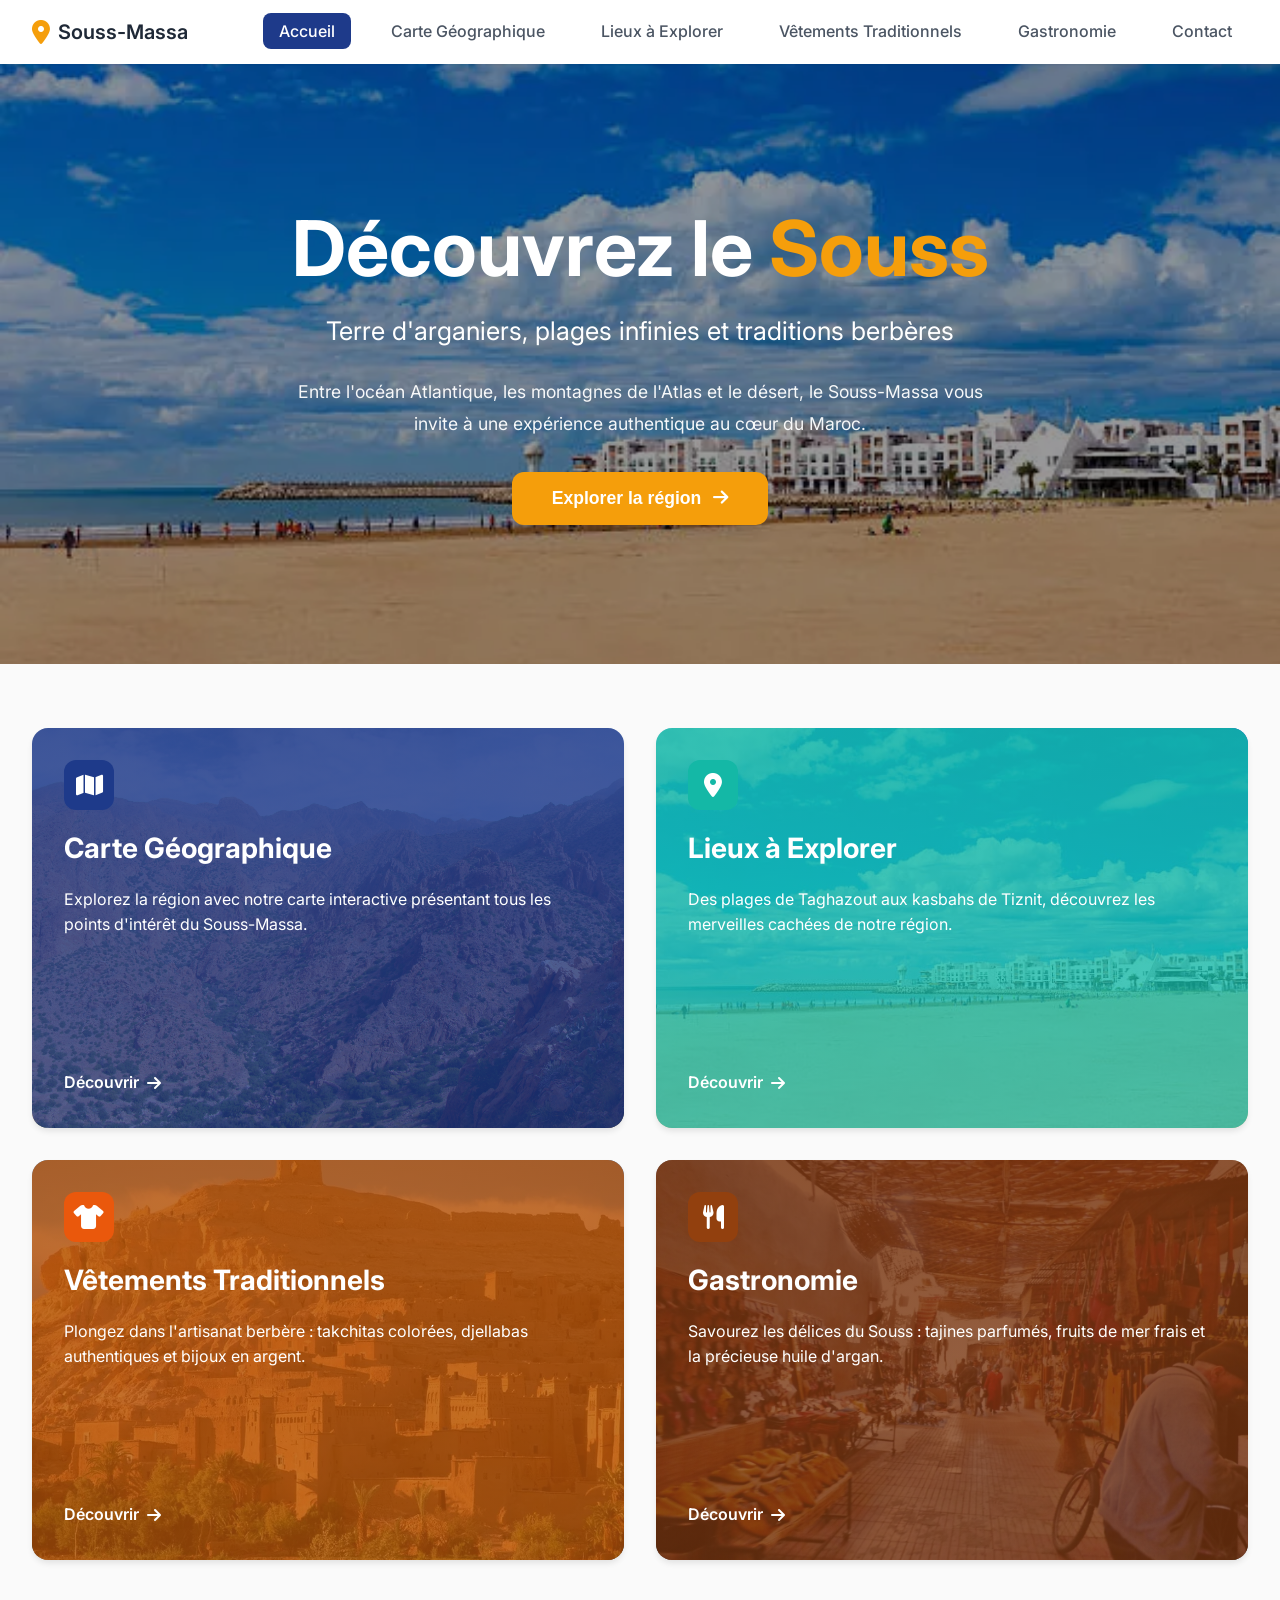
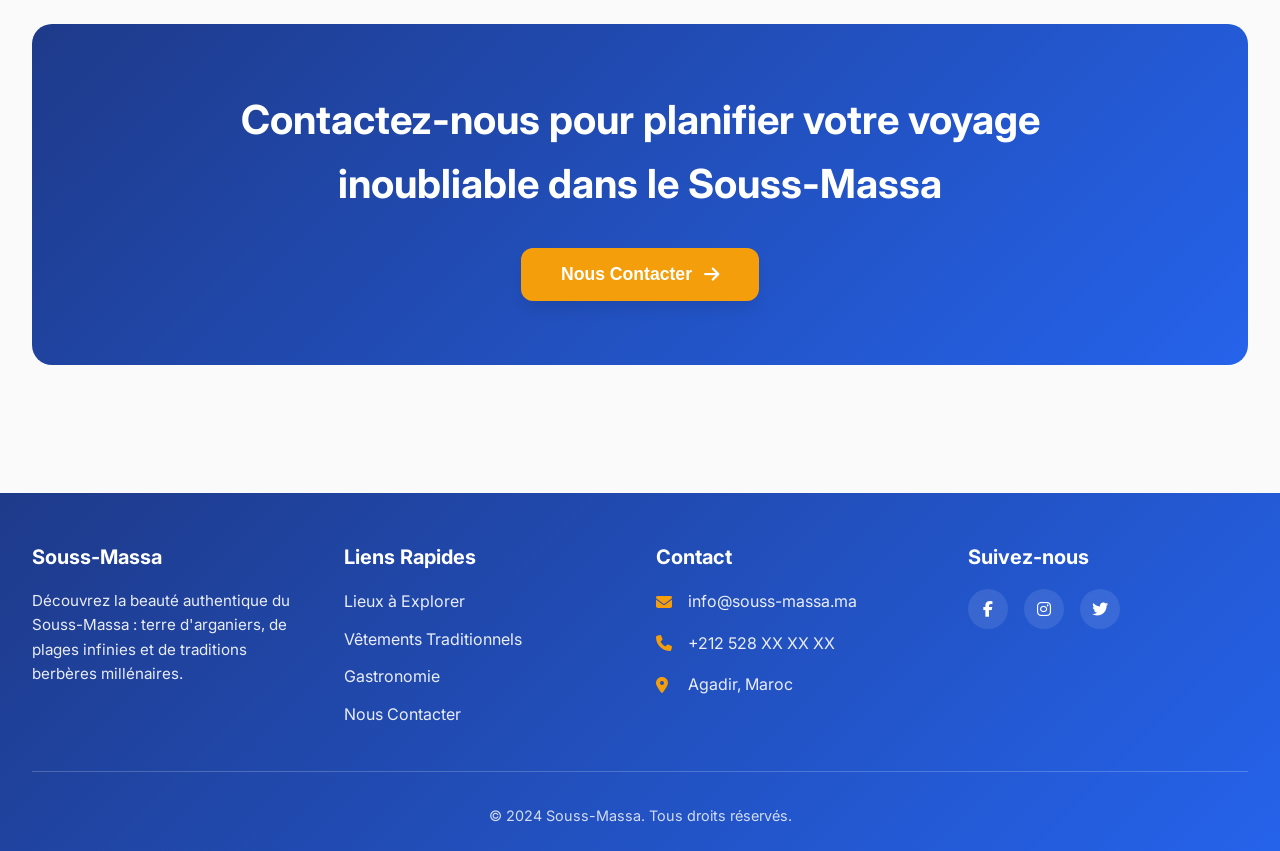
==== html/index.html @ 3f7a0e47 "Ajout des pages gastronomie et index, avec leurs styles et scripts associÃ©s" ====
<!DOCTYPE html>
<html lang="fr">
<head>
    <meta charset="UTF-8">
    <meta name="viewport" content="width=device-width, initial-scale=1.0">
    <title>Souss-Massa - Découvrez le Souss</title>
    <link rel="stylesheet" href="../css/index.css">
    <link rel="preconnect" href="https://fonts.googleapis.com">
    <link rel="preconnect" href="https://fonts.gstatic.com" crossorigin>
    <link href="https://fonts.googleapis.com/css2?family=Inter:wght@300;400;500;600;700&display=swap" rel="stylesheet">
    <link rel="stylesheet" href="https://cdnjs.cloudflare.com/ajax/libs/font-awesome/6.4.0/css/all.min.css">
</head>
<body>
    <!-- Navigation Header -->
    <nav class="main-nav">
        <div class="nav-container">
            <div class="logo">
                <i class="fas fa-map-marker-alt"></i>
                <span>Souss-Massa</span>
            </div>
            <ul class="nav-links">
                <li><a href="index.html" class="active">Accueil</a></li>
                <li><a href="#">Carte Géographique</a></li>
                <li><a href="#">Lieux à Explorer</a></li>
                <li><a href="#">Vêtements Traditionnels</a></li>
                <li><a href="gastronomie.html">Gastronomie</a></li>
                <li><a href="#">Contact</a></li>
            </ul>
        </div>
    </nav>

    <!-- Hero Section -->
    <section class="hero-section">
        <div class="hero-overlay"></div>
        <div class="hero-content">
            <h1 class="hero-title">
                Découvrez le <span class="highlight">Souss</span>
            </h1>
            <p class="hero-tagline">Terre d'arganiers, plages infinies et traditions berbères</p>
            <p class="hero-description">
                Entre l'océan Atlantique, les montagnes de l'Atlas et le désert, le Souss-Massa vous invite à une expérience authentique au cœur du Maroc.
            </p>
            <button class="hero-cta">
                Explorer la région <i class="fas fa-arrow-right"></i>
            </button>
        </div>
    </section>

    <!-- Main Content -->
    <main class="main-content">
        <!-- Navigation Cards Section - Grille 2x2 -->
        <section class="cards-section">
            <div class="cards-container">
                <!-- Carte Géographique Card -->
                <div class="nav-card">
                    <div class="card-image">
                        <img src="../images/Panorama_Djebel_el_Kest.jpg" alt="Carte Géographique">
                        <div class="card-overlay overlay-blue"></div>
                    </div>
                    <div class="card-content">
                        <div class="card-icon">
                            <i class="fas fa-map"></i>
                        </div>
                        <h2 class="card-title">Carte Géographique</h2>
                        <p class="card-description">
                            Explorez la région avec notre carte interactive présentant tous les points d'intérêt du Souss-Massa.
                        </p>
                        <a href="#" class="card-link">
                            Découvrir <i class="fas fa-arrow-right"></i>
                        </a>
                    </div>
                </div>

                <!-- Lieux à Explorer Card -->
                <div class="nav-card">
                    <div class="card-image">
                        <img src="../images/agadir-city-morocco.webp" alt="Lieux à Explorer">
                        <div class="card-overlay overlay-teal"></div>
                    </div>
                    <div class="card-content">
                        <div class="card-icon">
                            <i class="fas fa-map-marker-alt"></i>
                        </div>
                        <h2 class="card-title">Lieux à Explorer</h2>
                        <p class="card-description">
                            Des plages de Taghazout aux kasbahs de Tiznit, découvrez les merveilles cachées de notre région.
                        </p>
                        <a href="#" class="card-link">
                            Découvrir <i class="fas fa-arrow-right"></i>
                        </a>
                    </div>
                </div>

                <!-- Vêtements Traditionnels Card -->
                <div class="nav-card">
                    <div class="card-image">
                        <img src="../images/taourirt-kasbah.webp" alt="Vêtements Traditionnels">
                        <div class="card-overlay overlay-orange"></div>
                    </div>
                    <div class="card-content">
                        <div class="card-icon">
                            <i class="fas fa-tshirt"></i>
                        </div>
                        <h2 class="card-title">Vêtements Traditionnels</h2>
                        <p class="card-description">
                            Plongez dans l'artisanat berbère : takchitas colorées, djellabas authentiques et bijoux en argent.
                        </p>
                        <a href="#" class="card-link">
                            Découvrir <i class="fas fa-arrow-right"></i>
                        </a>
                    </div>
                </div>

                <!-- Gastronomie Card -->
                <div class="nav-card">
                    <div class="card-image">
                        <img src="../images/souk-taroudant-1536x940.jpg" alt="Gastronomie">
                        <div class="card-overlay overlay-brown"></div>
                    </div>
                    <div class="card-content">
                        <div class="card-icon">
                            <i class="fas fa-utensils"></i>
                        </div>
                        <h2 class="card-title">Gastronomie</h2>
                        <p class="card-description">
                            Savourez les délices du Souss : tajines parfumés, fruits de mer frais et la précieuse huile d'argan.
                        </p>
                        <a href="gastronomie.html" class="card-link">
                            Découvrir <i class="fas fa-arrow-right"></i>
                        </a>
                    </div>
                </div>
            </div>
        </section>

        <!-- CTA Section -->
        <section class="cta-section">
            <div class="cta-content">
                <h2 class="cta-title">Contactez-nous pour planifier votre voyage inoubliable dans le Souss-Massa</h2>
                <button class="cta-button">
                    Nous Contacter <i class="fas fa-arrow-right"></i>
                </button>
            </div>
        </section>
    </main>

    <!-- Footer -->
    <footer class="main-footer">
        <div class="footer-container">
            <div class="footer-column">
                <h3 class="footer-title">Souss-Massa</h3>
                <p class="footer-description">
                    Découvrez la beauté authentique du Souss-Massa : terre d'arganiers, de plages infinies et de traditions berbères millénaires.
                </p>
            </div>
            <div class="footer-column">
                <h3 class="footer-title">Liens Rapides</h3>
                <ul class="footer-links">
                    <li><a href="#">Lieux à Explorer</a></li>
                    <li><a href="#">Vêtements Traditionnels</a></li>
                    <li><a href="gastronomie.html">Gastronomie</a></li>
                    <li><a href="#">Nous Contacter</a></li>
                </ul>
            </div>
            <div class="footer-column">
                <h3 class="footer-title">Contact</h3>
                <ul class="footer-contact">
                    <li>
                        <i class="fas fa-envelope"></i>
                        <span>info@souss-massa.ma</span>
                    </li>
                    <li>
                        <i class="fas fa-phone"></i>
                        <span>+212 528 XX XX XX</span>
                    </li>
                    <li>
                        <i class="fas fa-map-marker-alt"></i>
                        <span>Agadir, Maroc</span>
                    </li>
                </ul>
            </div>
            <div class="footer-column">
                <h3 class="footer-title">Suivez-nous</h3>
                <div class="social-icons">
                    <a href="#" class="social-icon"><i class="fab fa-facebook-f"></i></a>
                    <a href="#" class="social-icon"><i class="fab fa-instagram"></i></a>
                    <a href="#" class="social-icon"><i class="fab fa-twitter"></i></a>
                </div>
            </div>
        </div>
        <div class="footer-bottom">
            <p>&copy; 2024 Souss-Massa. Tous droits réservés.</p>
        </div>
    </footer>

    <!-- Scroll to Top Button -->
    <button class="scroll-top" id="scrollTop">
        <i class="fas fa-arrow-up"></i>
    </button>

    <script src="../js/index.js"></script>
</body>
</html>
---- css/index.css ----
/* ============================================
   PAGE D'ACCUEIL - STYLE CLAIR ET ÉPURÉ
   ============================================ */

* {
    margin: 0;
    padding: 0;
    box-sizing: border-box;
}

:root {
    /* Couleurs principales */
    --primary-blue: #1e3a8a;
    --primary-blue-light: #2563eb;
    --gold: #f59e0b;
    --gold-dark: #d97706;
    --teal: #14b8a6;
    
    /* Couleurs neutres */
    --bg-light: #fafafa;
    --bg-white: #ffffff;
    --text-dark: #1f2937;
    --text-gray: #4b5563;
    --text-light-gray: #6b7280;
    
    /* Ombres */
    --shadow-sm: 0 1px 2px 0 rgba(0, 0, 0, 0.05);
    --shadow-md: 0 4px 6px -1px rgba(0, 0, 0, 0.1);
    --shadow-lg: 0 10px 15px -3px rgba(0, 0, 0, 0.1);
    
    /* Bordures */
    --radius-sm: 8px;
    --radius-md: 12px;
    --radius-lg: 16px;
    --radius-xl: 20px;
}

body {
    font-family: 'Inter', sans-serif;
    background-color: var(--bg-light);
    color: var(--text-dark);
    line-height: 1.6;
    overflow-x: hidden;
}

/* ============================================
   NAVIGATION
   ============================================ */

.main-nav {
    background-color: var(--bg-white);
    padding: 1rem 2rem;
    box-shadow: var(--shadow-sm);
    position: sticky;
    top: 0;
    z-index: 1000;
}

.nav-container {
    max-width: 1400px;
    margin: 0 auto;
    display: flex;
    justify-content: space-between;
    align-items: center;
    gap: 4rem;
}

.logo {
    display: flex;
    align-items: center;
    gap: 0.5rem;
    font-size: 1.25rem;
    font-weight: 600;
    color: var(--text-dark);
}

.logo i {
    color: var(--gold);
    font-size: 1.5rem;
}

.nav-links {
    display: flex;
    list-style: none;
    gap: 1.5rem;
    align-items: center;
}

.nav-links a {
    text-decoration: none;
    color: var(--text-gray);
    font-weight: 500;
    padding: 0.5rem 1rem;
    border-radius: var(--radius-sm);
    transition: all 0.3s ease;
}

.nav-links a:hover {
    color: var(--primary-blue);
    background-color: #f3f4f6;
}

.nav-links a.active {
    background-color: var(--primary-blue);
    color: white;
}

/* ============================================
   HERO SECTION
   ============================================ */

.hero-section {
    position: relative;
    height: 600px;
    background-image: url('../images/agadir-city-morocco.webp');
    background-size: cover;
    background-position: center;
    display: flex;
    align-items: center;
    justify-content: center;
    text-align: center;
}

.hero-overlay {
    position: absolute;
    top: 0;
    left: 0;
    right: 0;
    bottom: 0;
    background: rgba(0, 0, 0, 0.4);
}

.hero-content {
    position: relative;
    z-index: 1;
    color: white;
    max-width: 900px;
    padding: 2rem;
}

.hero-title {
    font-size: clamp(3rem, 6vw, 5rem);
    font-weight: 700;
    margin-bottom: 1rem;
    color: white;
    line-height: 1.2;
}

.hero-title .highlight {
    color: var(--gold);
}

.hero-tagline {
    font-size: clamp(1.25rem, 2vw, 1.75rem);
    font-weight: 400;
    margin-bottom: 1.5rem;
    color: white;
}

.hero-description {
    font-size: 1.1rem;
    line-height: 1.8;
    margin-bottom: 2rem;
    color: rgba(255, 255, 255, 0.95);
    max-width: 700px;
    margin-left: auto;
    margin-right: auto;
}

.hero-cta {
    background-color: var(--gold);
    color: white;
    border: none;
    padding: 1rem 2.5rem;
    border-radius: var(--radius-md);
    font-size: 1.1rem;
    font-weight: 600;
    cursor: pointer;
    display: inline-flex;
    align-items: center;
    gap: 0.75rem;
    transition: all 0.3s ease;
    box-shadow: var(--shadow-lg);
}

.hero-cta:hover {
    background-color: var(--gold-dark);
    transform: translateY(-2px);
    box-shadow: 0 12px 20px -5px rgba(245, 158, 11, 0.4);
}

.hero-cta i {
    transition: transform 0.3s ease;
}

.hero-cta:hover i {
    transform: translateX(5px);
}

/* ============================================
   MAIN CONTENT
   ============================================ */

.main-content {
    max-width: 1400px;
    margin: 0 auto;
    padding: 4rem 2rem;
}

/* ============================================
   NAVIGATION CARDS
   ============================================ */

.cards-section {
    margin-bottom: 3rem;
}

.cards-container {
    display: grid;
    grid-template-columns: repeat(2, 1fr);
    gap: 2rem;
}

.nav-card {
    position: relative;
    border-radius: var(--radius-lg);
    overflow: hidden;
    box-shadow: var(--shadow-md);
    transition: transform 0.3s ease, box-shadow 0.3s ease;
    cursor: pointer;
    min-height: 400px;
}

.nav-card:hover {
    transform: translateY(-5px);
    box-shadow: var(--shadow-lg);
}

.card-image {
    position: absolute;
    top: 0;
    left: 0;
    width: 100%;
    height: 100%;
    overflow: hidden;
}

.card-image img {
    width: 100%;
    height: 100%;
    object-fit: cover;
    transition: transform 0.3s ease;
}

.nav-card:hover .card-image img {
    transform: scale(1.1);
}

.card-overlay {
    position: absolute;
    top: 0;
    left: 0;
    right: 0;
    bottom: 0;
    z-index: 1;
}

.overlay-blue {
    background: linear-gradient(180deg, rgba(30, 58, 138, 0.85) 0%, rgba(30, 58, 138, 0.75) 100%);
}

.overlay-teal {
    background: linear-gradient(180deg, rgba(20, 184, 166, 0.85) 0%, rgba(20, 184, 166, 0.75) 100%);
}

.overlay-orange {
    background: linear-gradient(180deg, rgba(180, 83, 9, 0.85) 0%, rgba(180, 83, 9, 0.75) 100%);
}

.overlay-brown {
    background: linear-gradient(180deg, rgba(120, 53, 15, 0.85) 0%, rgba(120, 53, 15, 0.75) 100%);
}

.card-content {
    position: absolute;
    top: 0;
    left: 0;
    right: 0;
    bottom: 0;
    padding: 2rem;
    z-index: 2;
    display: flex;
    flex-direction: column;
    justify-content: center;
}

.card-icon {
    width: 50px;
    height: 50px;
    background-color: var(--primary-blue);
    border-radius: var(--radius-md);
    display: flex;
    align-items: center;
    justify-content: center;
    color: white;
    font-size: 1.5rem;
    margin-bottom: 1rem;
}

.nav-card:nth-child(2) .card-icon {
    background-color: var(--teal);
}

.nav-card:nth-child(3) .card-icon {
    background-color: #ea580c;
}

.nav-card:nth-child(4) .card-icon {
    background-color: #92400e;
}

.card-title {
    font-size: 1.75rem;
    font-weight: 700;
    color: white;
    margin-bottom: 1rem;
}

.card-description {
    color: white;
    font-size: 1rem;
    line-height: 1.6;
    margin-bottom: 1.5rem;
    flex: 1;
}

.card-link {
    color: white;
    text-decoration: none;
    font-weight: 600;
    display: inline-flex;
    align-items: center;
    gap: 0.5rem;
    transition: gap 0.3s ease;
}

.card-link:hover {
    gap: 1rem;
}

.card-link i {
    transition: transform 0.3s ease;
}

.card-link:hover i {
    transform: translateX(5px);
}

/* ============================================
   CTA SECTION
   ============================================ */

.cta-section {
    background: linear-gradient(135deg, var(--primary-blue) 0%, var(--primary-blue-light) 100%);
    border-radius: var(--radius-xl);
    padding: 4rem 2rem;
    text-align: center;
    color: white;
    margin: 4rem 0;
}

.cta-content {
    max-width: 800px;
    margin: 0 auto;
}

.cta-title {
    font-size: 2.5rem;
    font-weight: 700;
    margin-bottom: 2rem;
    color: white;
}

.cta-button {
    background-color: var(--gold);
    color: white;
    border: none;
    padding: 1rem 2.5rem;
    border-radius: var(--radius-md);
    font-size: 1.1rem;
    font-weight: 600;
    cursor: pointer;
    display: inline-flex;
    align-items: center;
    gap: 0.75rem;
    transition: all 0.3s ease;
    box-shadow: var(--shadow-lg);
}

.cta-button:hover {
    background-color: var(--gold-dark);
    transform: translateY(-2px);
    box-shadow: 0 12px 20px -5px rgba(245, 158, 11, 0.4);
}

.cta-button i {
    transition: transform 0.3s ease;
}

.cta-button:hover i {
    transform: translateX(5px);
}

/* ============================================
   FOOTER
   ============================================ */

.main-footer {
    background: linear-gradient(135deg, var(--primary-blue) 0%, var(--primary-blue-light) 100%);
    color: white;
    padding: 3rem 2rem 1.5rem;
}

.footer-container {
    max-width: 1400px;
    margin: 0 auto;
    display: grid;
    grid-template-columns: repeat(auto-fit, minmax(250px, 1fr));
    gap: 2rem;
    margin-bottom: 2rem;
}

.footer-column h3 {
    font-size: 1.25rem;
    font-weight: 700;
    margin-bottom: 1rem;
    color: white;
}

.footer-description {
    color: rgba(255, 255, 255, 0.9);
    line-height: 1.6;
    font-size: 0.95rem;
}

.footer-links {
    list-style: none;
}

.footer-links li {
    margin-bottom: 0.75rem;
}

.footer-links a {
    color: rgba(255, 255, 255, 0.9);
    text-decoration: none;
    transition: color 0.3s ease;
}

.footer-links a:hover {
    color: var(--gold);
}

.footer-contact {
    list-style: none;
}

.footer-contact li {
    margin-bottom: 1rem;
    display: flex;
    align-items: center;
    gap: 0.75rem;
    color: rgba(255, 255, 255, 0.9);
}

.footer-contact i {
    color: var(--gold);
    width: 20px;
}

.social-icons {
    display: flex;
    gap: 1rem;
}

.social-icon {
    width: 40px;
    height: 40px;
    background-color: rgba(255, 255, 255, 0.1);
    border-radius: 50%;
    display: flex;
    align-items: center;
    justify-content: center;
    color: white;
    text-decoration: none;
    transition: all 0.3s ease;
}

.social-icon:hover {
    background-color: var(--gold);
    transform: translateY(-3px);
}

.footer-bottom {
    max-width: 1400px;
    margin: 0 auto;
    padding-top: 2rem;
    border-top: 1px solid rgba(255, 255, 255, 0.2);
    text-align: center;
    color: rgba(255, 255, 255, 0.8);
    font-size: 0.9rem;
}

/* ============================================
   SCROLL TO TOP BUTTON
   ============================================ */

.scroll-top {
    position: fixed;
    bottom: 2rem;
    right: 2rem;
    width: 50px;
    height: 50px;
    background-color: var(--gold);
    color: white;
    border: none;
    border-radius: 50%;
    font-size: 1.25rem;
    cursor: pointer;
    box-shadow: var(--shadow-lg);
    transition: all 0.3s ease;
    z-index: 1000;
    display: none;
    align-items: center;
    justify-content: center;
}

.scroll-top:hover {
    background-color: var(--gold-dark);
    transform: translateY(-3px);
    box-shadow: var(--shadow-lg);
}

.scroll-top.visible {
    display: flex;
}

/* ============================================
   RESPONSIVE DESIGN
   ============================================ */

@media (max-width: 1024px) {
    .cards-container {
        grid-template-columns: repeat(2, 1fr);
    }
}

@media (max-width: 768px) {
    .main-nav {
        padding: 1rem;
    }
    
    .nav-container {
        flex-direction: column;
        gap: 1rem;
    }
    
    .nav-links {
        flex-wrap: wrap;
        justify-content: center;
        gap: 0.5rem;
    }
    
    .nav-links a {
        padding: 0.5rem;
        font-size: 0.9rem;
    }
    
    .hero-section {
        height: 500px;
    }
    
    .hero-title {
        font-size: 2.5rem;
    }
    
    .hero-tagline {
        font-size: 1.25rem;
    }
    
    .hero-description {
        font-size: 1rem;
    }
    
    .main-content {
        padding: 2rem 1rem;
    }
    
    .cards-container {
        grid-template-columns: 1fr;
    }
    
    .nav-card {
        min-height: 350px;
    }
    
    .card-content {
        padding: 1.5rem;
    }
    
    .cta-section {
        padding: 3rem 1.5rem;
    }
    
    .cta-title {
        font-size: 2rem;
    }
    
    .footer-container {
        grid-template-columns: 1fr;
        gap: 2rem;
    }
}

@media (max-width: 480px) {
    .hero-section {
        height: 400px;
    }
    
    .hero-title {
        font-size: 2rem;
    }
    
    .hero-cta {
        padding: 0.875rem 2rem;
        font-size: 1rem;
    }
    
    .card-title {
        font-size: 1.5rem;
    }
    
    .cta-title {
        font-size: 1.75rem;
    }
}
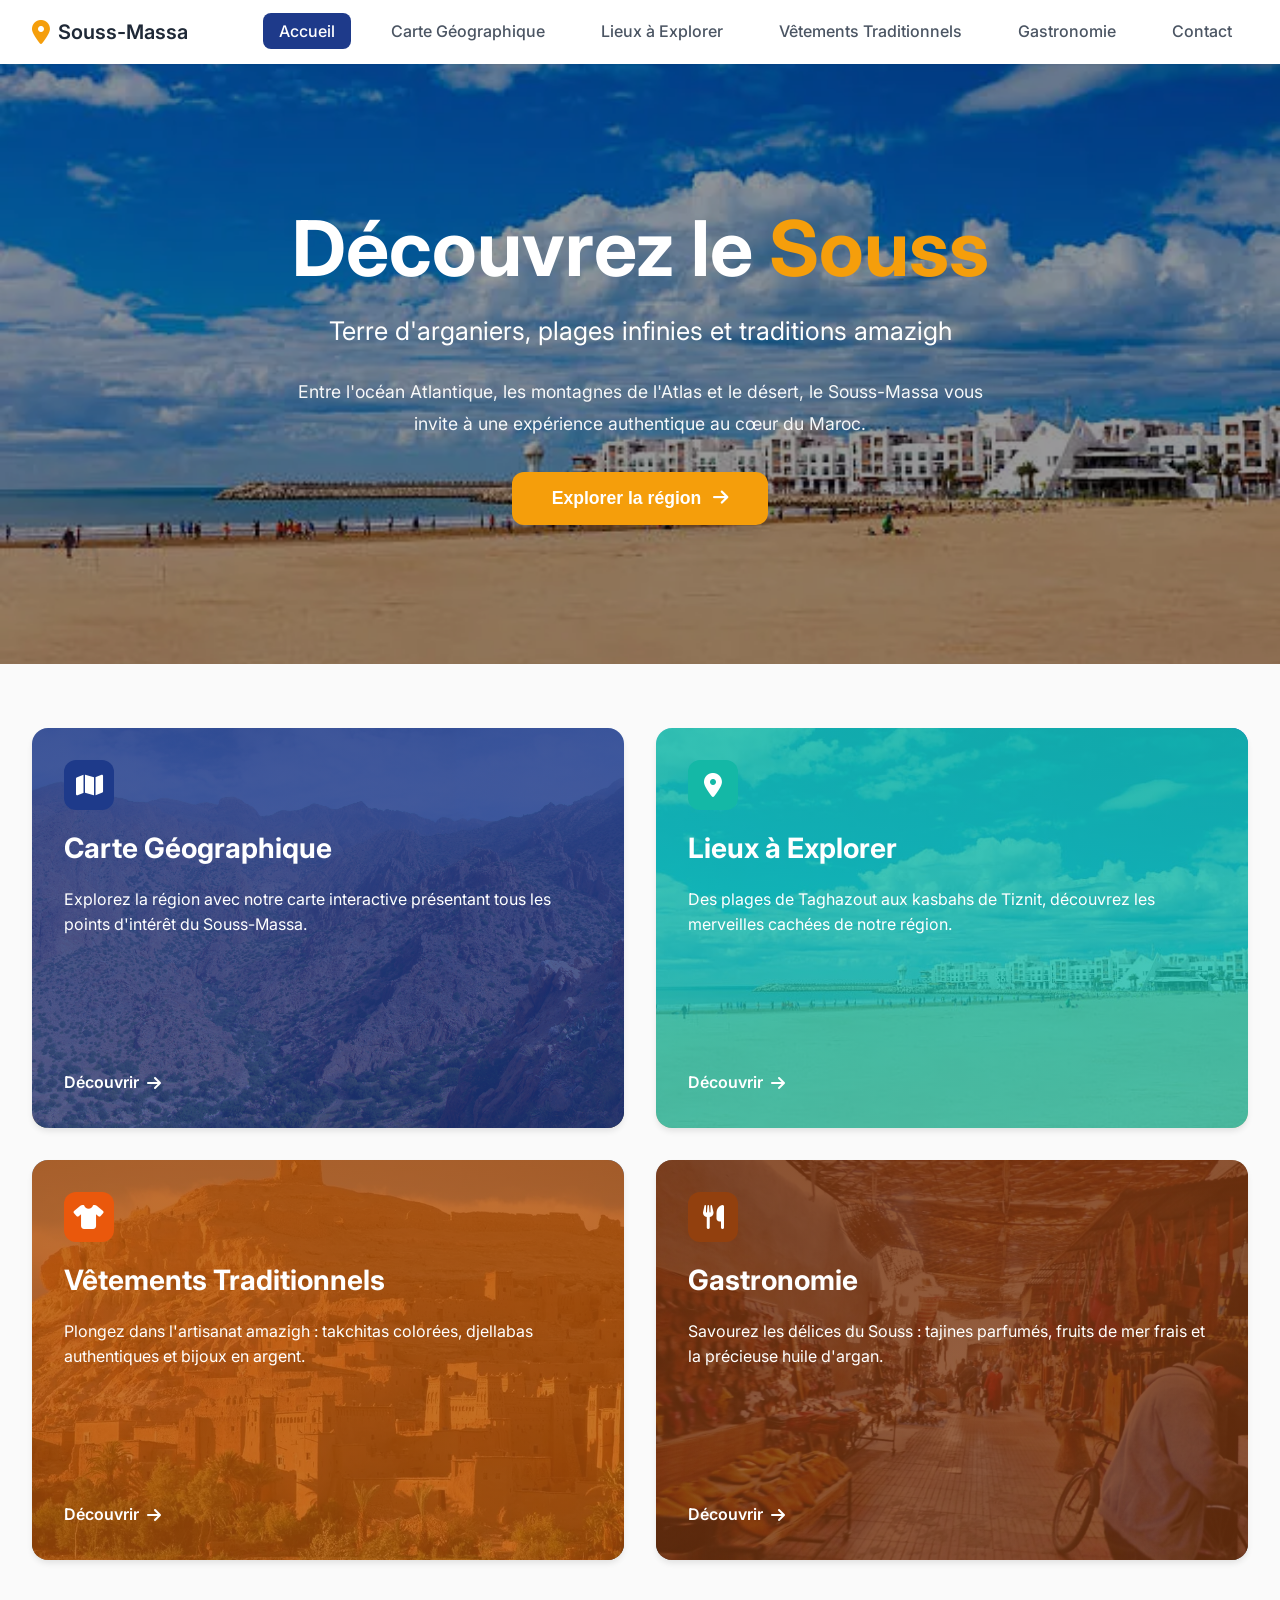
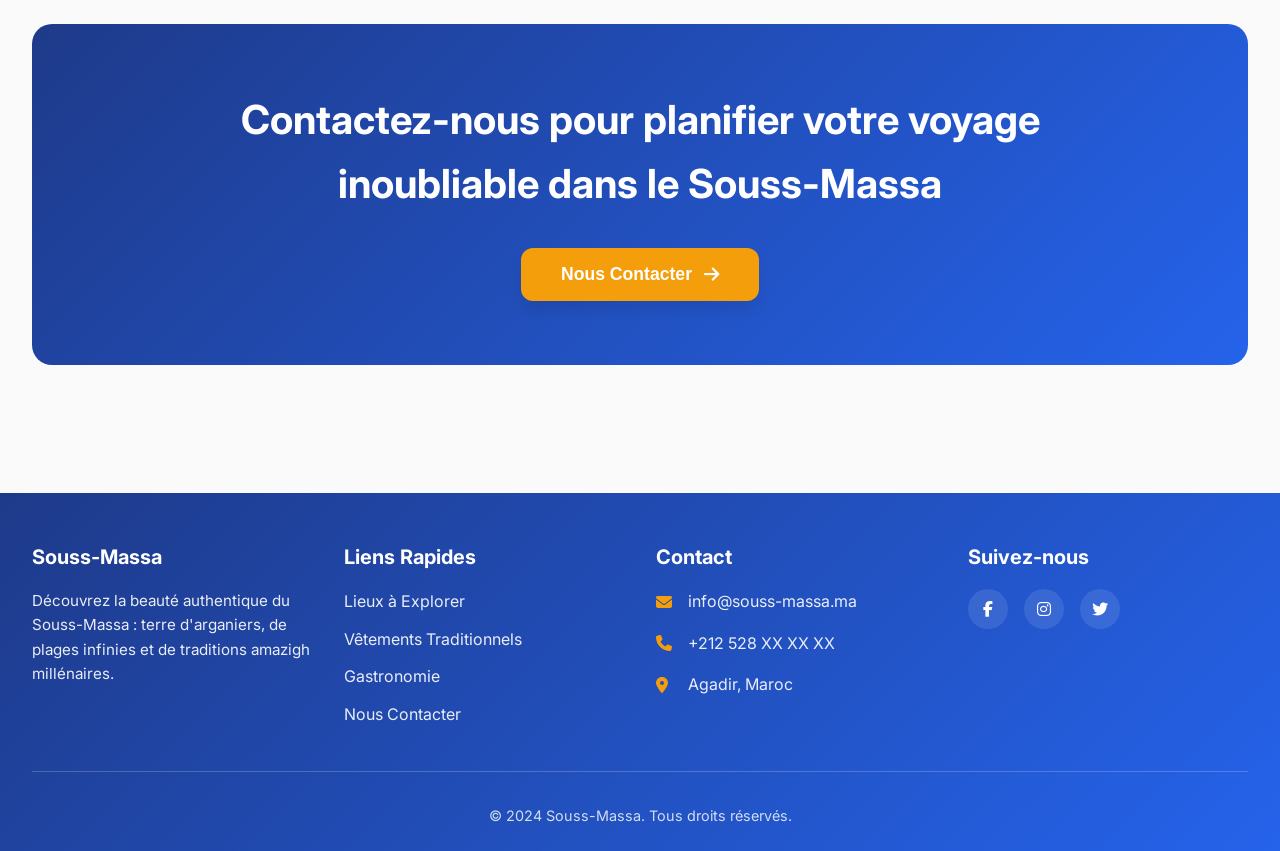
==== commit 77935bc0: "Ajout page carte interactive, remplacement baghrir/fruits de mer par tagoula/tafarnout, remplacement" ====
--- a/html/index.html
+++ b/html/index.html
@@ -20,7 +20,7 @@
             </div>
             <ul class="nav-links">
                 <li><a href="index.html" class="active">Accueil</a></li>
-                <li><a href="#">Carte Géographique</a></li>
+                <li><a href="carte.html">Carte Géographique</a></li>
                 <li><a href="#">Lieux à Explorer</a></li>
                 <li><a href="#">Vêtements Traditionnels</a></li>
                 <li><a href="gastronomie.html">Gastronomie</a></li>
@@ -36,7 +36,7 @@
             <h1 class="hero-title">
                 Découvrez le <span class="highlight">Souss</span>
             </h1>
-            <p class="hero-tagline">Terre d'arganiers, plages infinies et traditions berbères</p>
+            <p class="hero-tagline">Terre d'arganiers, plages infinies et traditions amazigh</p>
             <p class="hero-description">
                 Entre l'océan Atlantique, les montagnes de l'Atlas et le désert, le Souss-Massa vous invite à une expérience authentique au cœur du Maroc.
             </p>
@@ -65,7 +65,7 @@
                         <p class="card-description">
                             Explorez la région avec notre carte interactive présentant tous les points d'intérêt du Souss-Massa.
                         </p>
-                        <a href="#" class="card-link">
+                        <a href="carte.html" class="card-link">
                             Découvrir <i class="fas fa-arrow-right"></i>
                         </a>
                     </div>
@@ -103,7 +103,7 @@
                         </div>
                         <h2 class="card-title">Vêtements Traditionnels</h2>
                         <p class="card-description">
-                            Plongez dans l'artisanat berbère : takchitas colorées, djellabas authentiques et bijoux en argent.
+                            Plongez dans l'artisanat amazigh : takchitas colorées, djellabas authentiques et bijoux en argent.
                         </p>
                         <a href="#" class="card-link">
                             Découvrir <i class="fas fa-arrow-right"></i>
@@ -150,7 +150,7 @@
             <div class="footer-column">
                 <h3 class="footer-title">Souss-Massa</h3>
                 <p class="footer-description">
-                    Découvrez la beauté authentique du Souss-Massa : terre d'arganiers, de plages infinies et de traditions berbères millénaires.
+                    Découvrez la beauté authentique du Souss-Massa : terre d'arganiers, de plages infinies et de traditions amazigh millénaires.
                 </p>
             </div>
             <div class="footer-column">
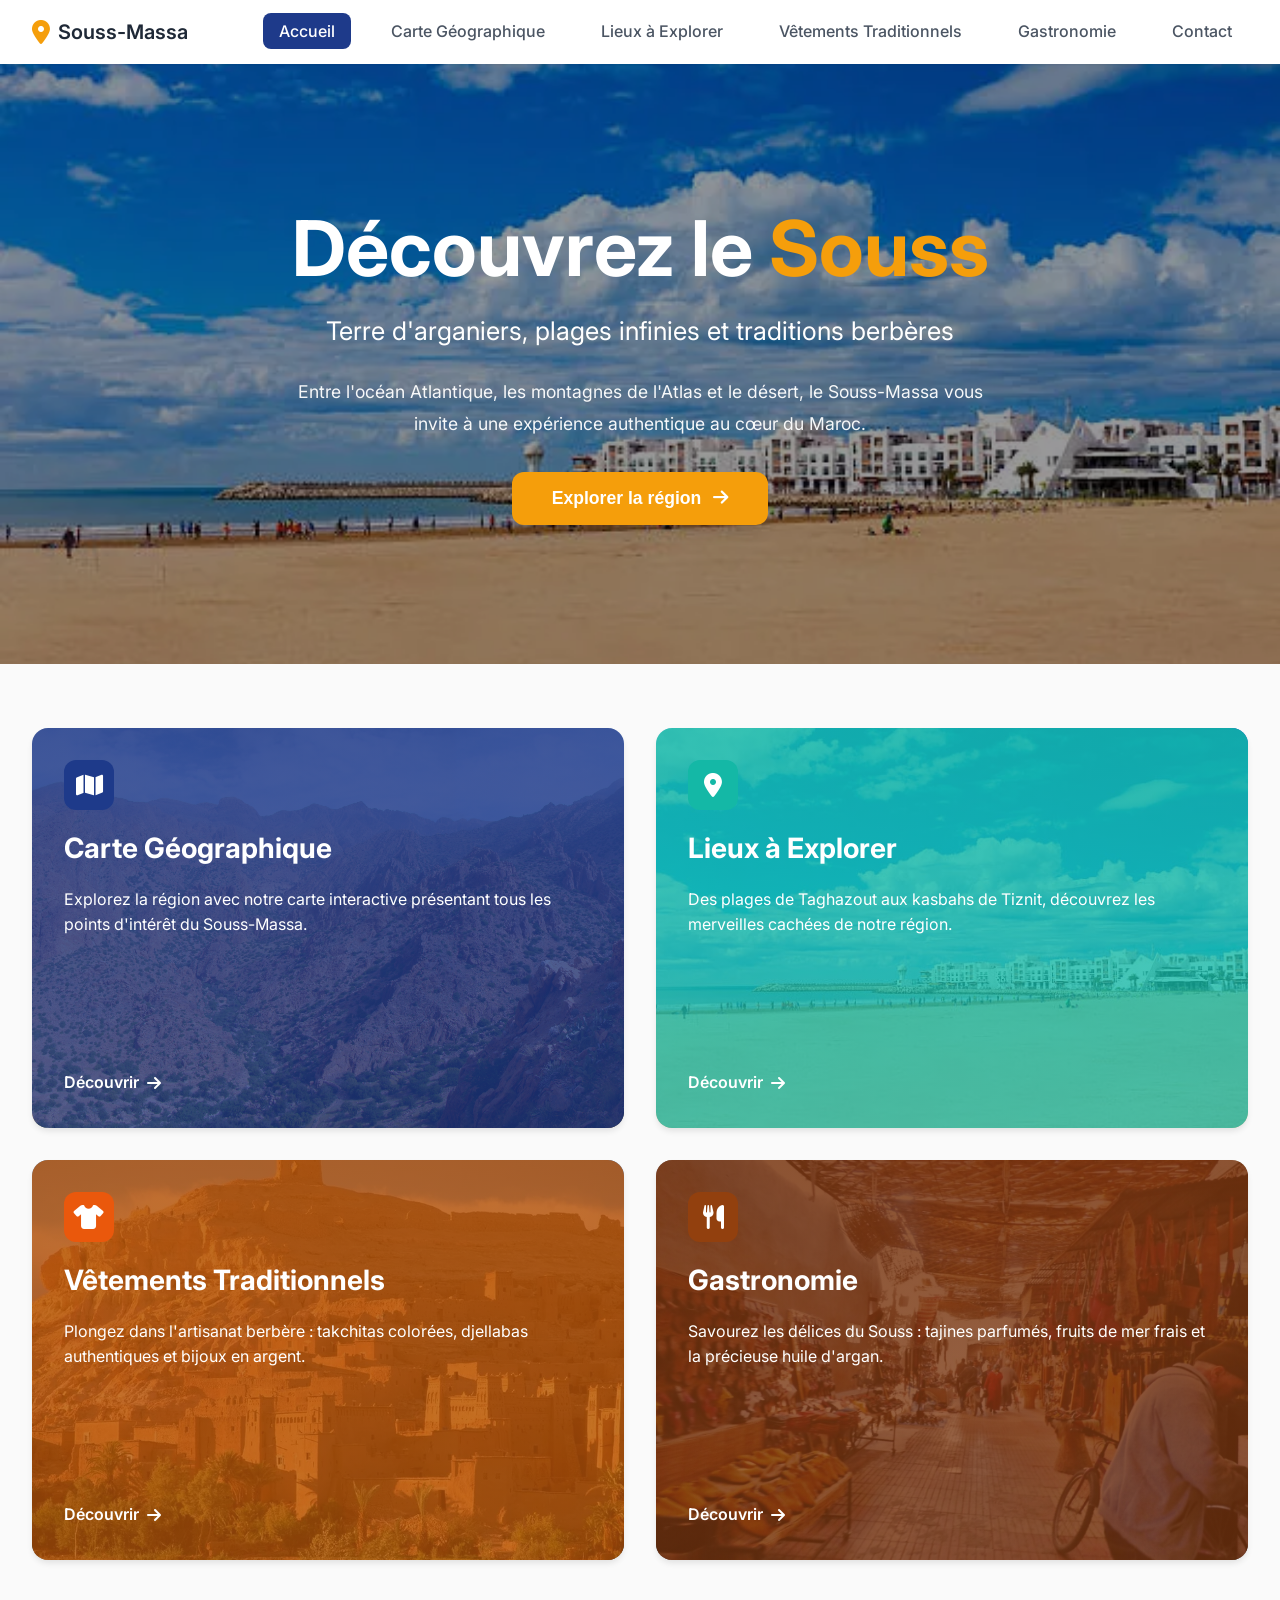
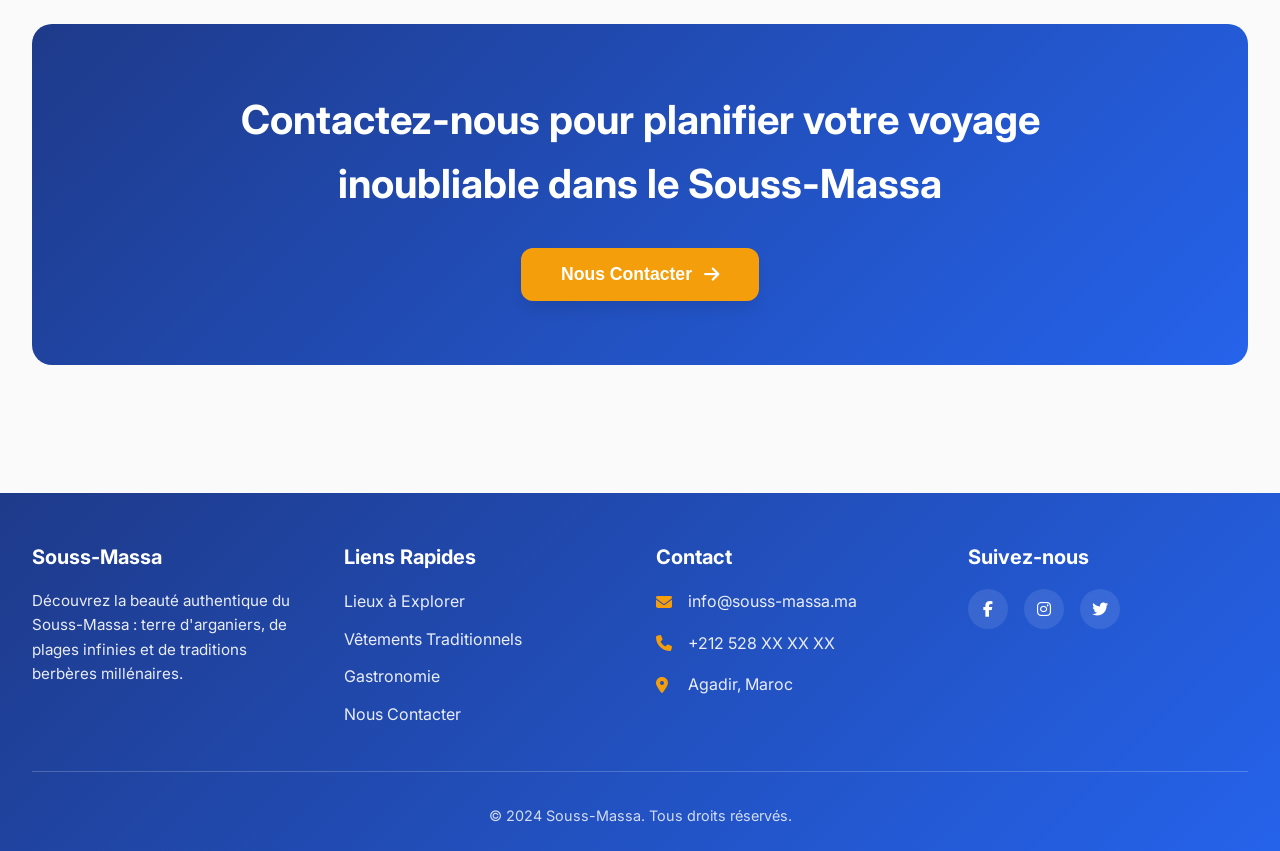
==== commit 2720993b: "kh commit" ====
--- a/html/index.html
+++ b/html/index.html
@@ -21,7 +21,7 @@
             <ul class="nav-links">
                 <li><a href="index.html" class="active">Accueil</a></li>
                 <li><a href="carte.html">Carte Géographique</a></li>
-                <li><a href="#">Lieux à Explorer</a></li>
+                <li><a href="lieux.html">Lieux à Explorer</a></li>
                 <li><a href="#">Vêtements Traditionnels</a></li>
                 <li><a href="gastronomie.html">Gastronomie</a></li>
                 <li><a href="#">Contact</a></li>
@@ -36,7 +36,7 @@
             <h1 class="hero-title">
                 Découvrez le <span class="highlight">Souss</span>
             </h1>
-            <p class="hero-tagline">Terre d'arganiers, plages infinies et traditions amazigh</p>
+            <p class="hero-tagline">Terre d'arganiers, plages infinies et traditions berbères</p>
             <p class="hero-description">
                 Entre l'océan Atlantique, les montagnes de l'Atlas et le désert, le Souss-Massa vous invite à une expérience authentique au cœur du Maroc.
             </p>
@@ -85,7 +85,7 @@
                         <p class="card-description">
                             Des plages de Taghazout aux kasbahs de Tiznit, découvrez les merveilles cachées de notre région.
                         </p>
-                        <a href="#" class="card-link">
+                        <a href="lieux.html" class="card-link">
                             Découvrir <i class="fas fa-arrow-right"></i>
                         </a>
                     </div>
@@ -103,7 +103,7 @@
                         </div>
                         <h2 class="card-title">Vêtements Traditionnels</h2>
                         <p class="card-description">
-                            Plongez dans l'artisanat amazigh : takchitas colorées, djellabas authentiques et bijoux en argent.
+                            Plongez dans l'artisanat berbère : takchitas colorées, djellabas authentiques et bijoux en argent.
                         </p>
                         <a href="#" class="card-link">
                             Découvrir <i class="fas fa-arrow-right"></i>
@@ -150,7 +150,7 @@
             <div class="footer-column">
                 <h3 class="footer-title">Souss-Massa</h3>
                 <p class="footer-description">
-                    Découvrez la beauté authentique du Souss-Massa : terre d'arganiers, de plages infinies et de traditions amazigh millénaires.
+                    Découvrez la beauté authentique du Souss-Massa : terre d'arganiers, de plages infinies et de traditions berbères millénaires.
                 </p>
             </div>
             <div class="footer-column">
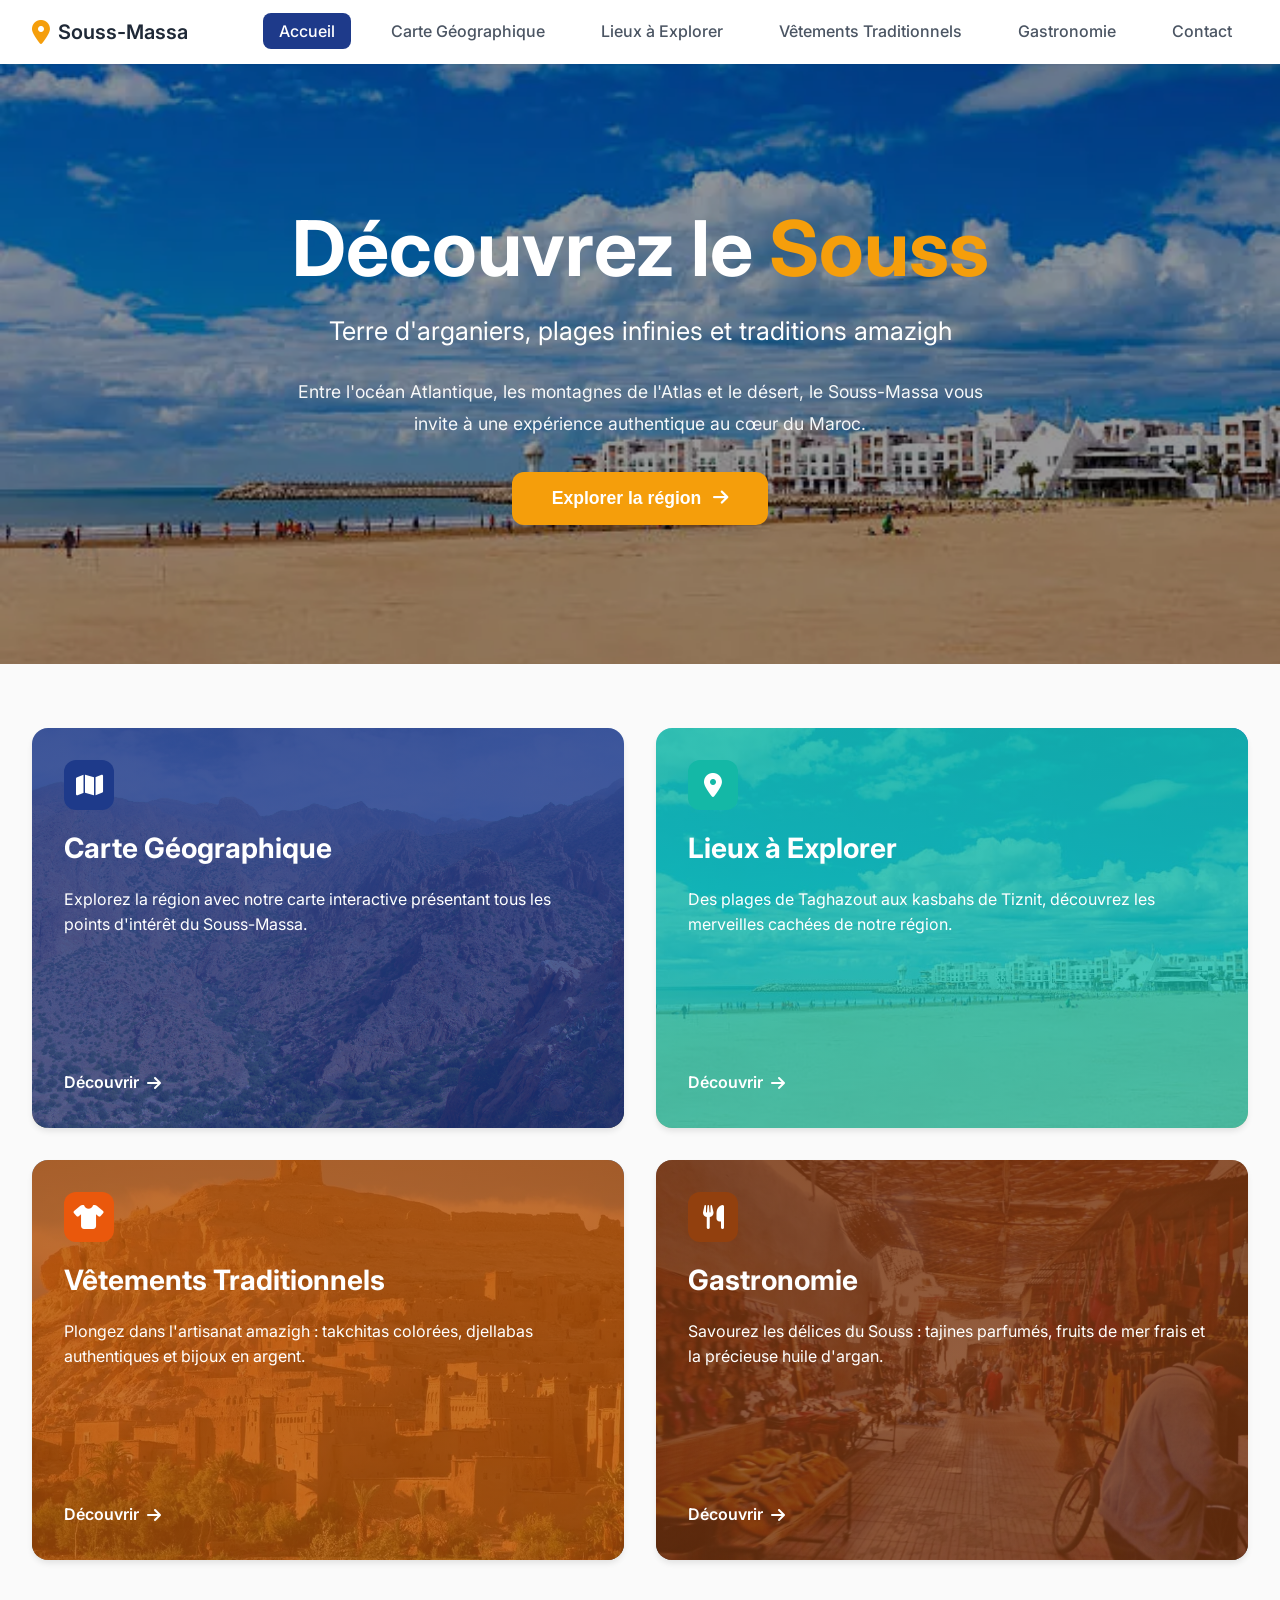
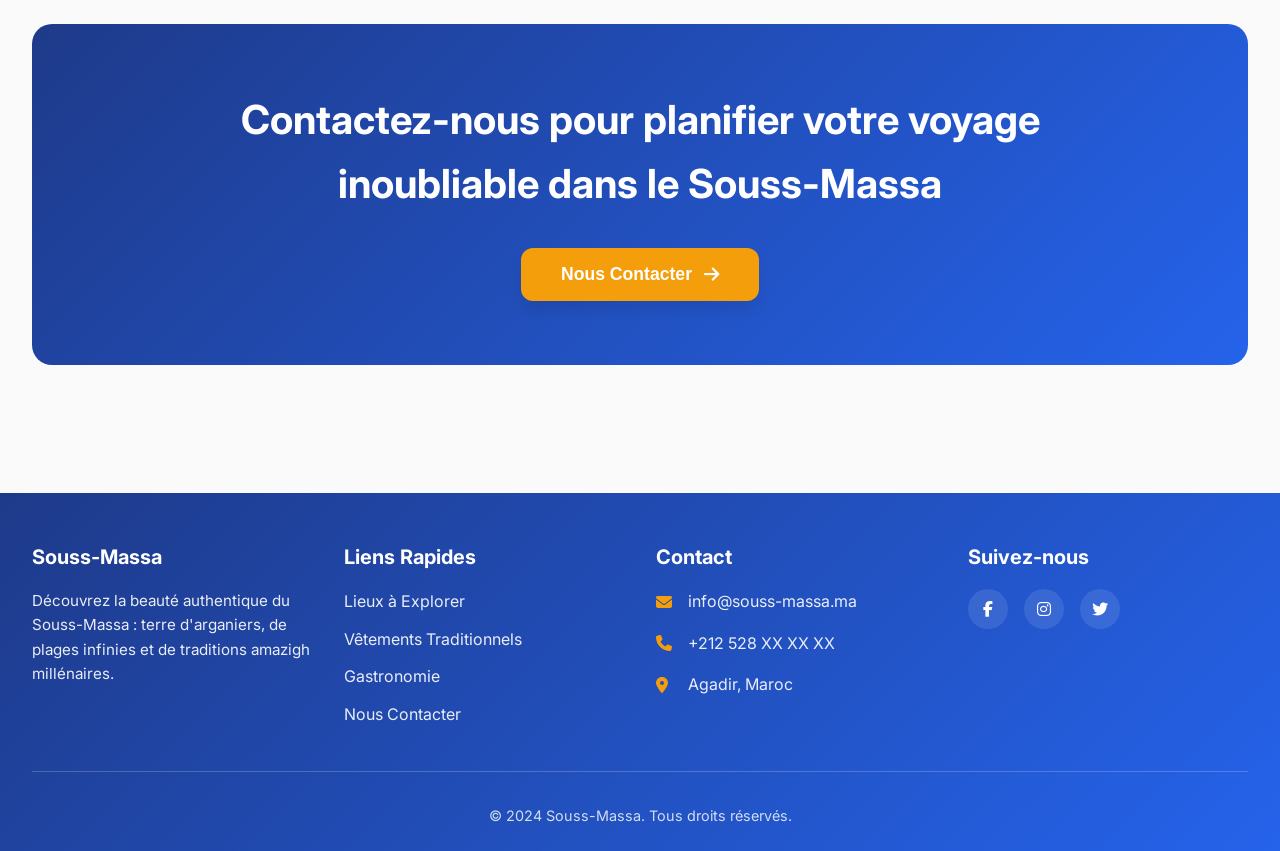
==== commit 7f5561d0: "commit kh" ====
--- a/html/index.html
+++ b/html/index.html
@@ -36,7 +36,7 @@
             <h1 class="hero-title">
                 Découvrez le <span class="highlight">Souss</span>
             </h1>
-            <p class="hero-tagline">Terre d'arganiers, plages infinies et traditions berbères</p>
+            <p class="hero-tagline">Terre d'arganiers, plages infinies et traditions amazigh</p>
             <p class="hero-description">
                 Entre l'océan Atlantique, les montagnes de l'Atlas et le désert, le Souss-Massa vous invite à une expérience authentique au cœur du Maroc.
             </p>
@@ -103,7 +103,7 @@
                         </div>
                         <h2 class="card-title">Vêtements Traditionnels</h2>
                         <p class="card-description">
-                            Plongez dans l'artisanat berbère : takchitas colorées, djellabas authentiques et bijoux en argent.
+                            Plongez dans l'artisanat amazigh : takchitas colorées, djellabas authentiques et bijoux en argent.
                         </p>
                         <a href="#" class="card-link">
                             Découvrir <i class="fas fa-arrow-right"></i>
@@ -150,7 +150,7 @@
             <div class="footer-column">
                 <h3 class="footer-title">Souss-Massa</h3>
                 <p class="footer-description">
-                    Découvrez la beauté authentique du Souss-Massa : terre d'arganiers, de plages infinies et de traditions berbères millénaires.
+                    Découvrez la beauté authentique du Souss-Massa : terre d'arganiers, de plages infinies et de traditions amazigh millénaires.
                 </p>
             </div>
             <div class="footer-column">
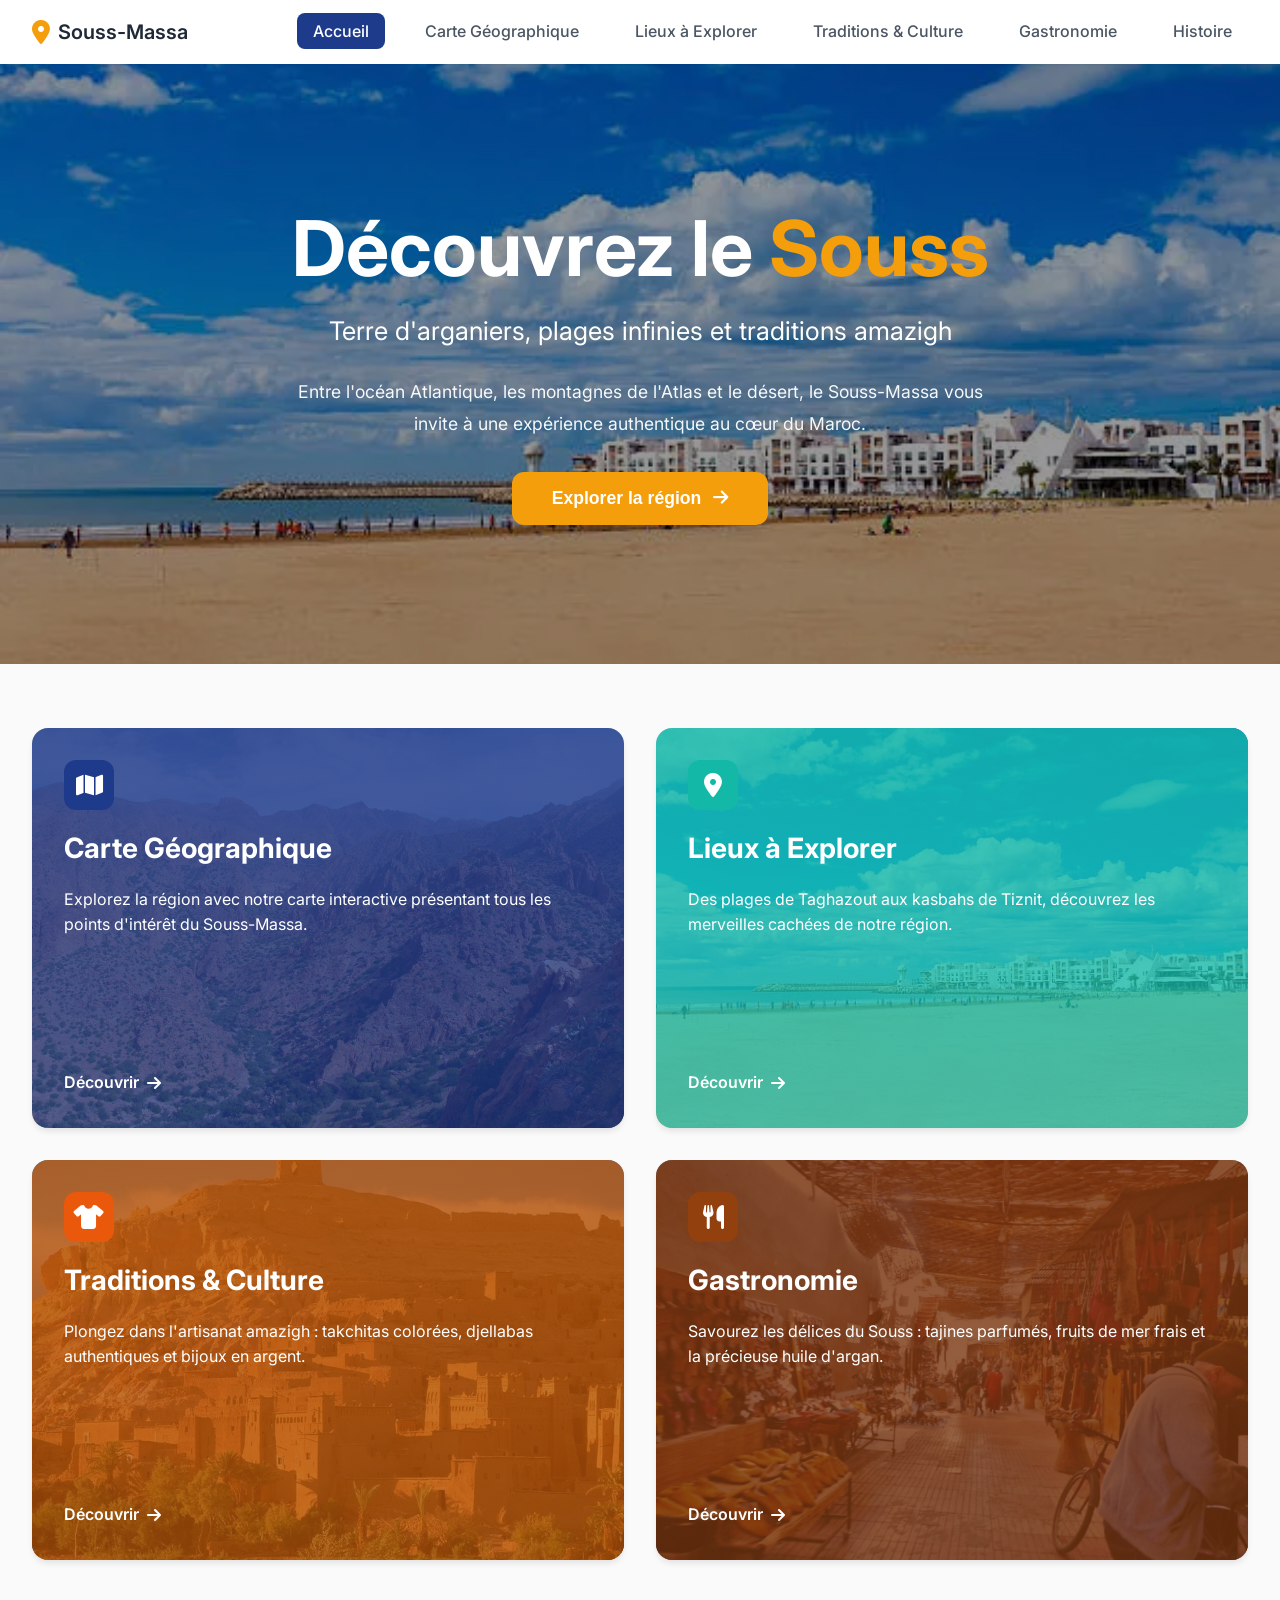
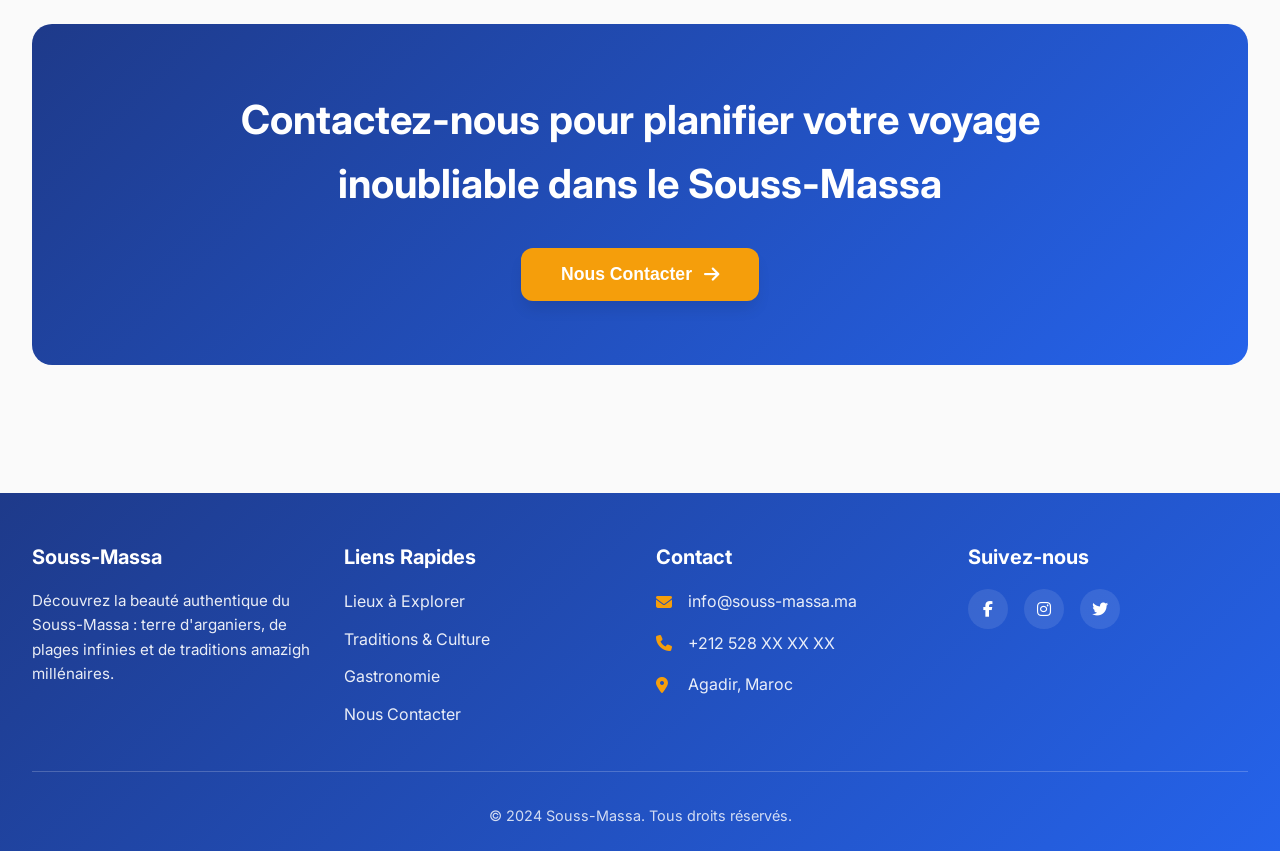
==== commit e782983e: "tradition et culture" ====
--- a/html/index.html
+++ b/html/index.html
@@ -14,17 +14,17 @@
     <!-- Navigation Header -->
     <nav class="main-nav">
         <div class="nav-container">
-            <div class="logo">
+            <a href="index.html" class="logo">
                 <i class="fas fa-map-marker-alt"></i>
                 <span>Souss-Massa</span>
-            </div>
+            </a>
             <ul class="nav-links">
                 <li><a href="index.html" class="active">Accueil</a></li>
                 <li><a href="carte.html">Carte Géographique</a></li>
                 <li><a href="lieux.html">Lieux à Explorer</a></li>
-                <li><a href="#">Vêtements Traditionnels</a></li>
+                <li><a href="vetements.html">Traditions & Culture</a></li>
                 <li><a href="gastronomie.html">Gastronomie</a></li>
-                <li><a href="#">Contact</a></li>
+                <li><a href="histoire.html">Histoire</a></li>
             </ul>
         </div>
     </nav>
@@ -91,7 +91,7 @@
                     </div>
                 </div>
 
-                <!-- Vêtements Traditionnels Card -->
+                <!-- Traditions & Culture Card -->
                 <div class="nav-card">
                     <div class="card-image">
                         <img src="../images/taourirt-kasbah.webp" alt="Vêtements Traditionnels">
@@ -101,11 +101,11 @@
                         <div class="card-icon">
                             <i class="fas fa-tshirt"></i>
                         </div>
-                        <h2 class="card-title">Vêtements Traditionnels</h2>
+                        <h2 class="card-title">Traditions & Culture</h2>
                         <p class="card-description">
                             Plongez dans l'artisanat amazigh : takchitas colorées, djellabas authentiques et bijoux en argent.
                         </p>
-                        <a href="#" class="card-link">
+                        <a href="vetements.html" class="card-link">
                             Découvrir <i class="fas fa-arrow-right"></i>
                         </a>
                     </div>
@@ -156,8 +156,8 @@
             <div class="footer-column">
                 <h3 class="footer-title">Liens Rapides</h3>
                 <ul class="footer-links">
-                    <li><a href="#">Lieux à Explorer</a></li>
-                    <li><a href="#">Vêtements Traditionnels</a></li>
+                    <li><a href="lieux.html">Lieux à Explorer</a></li>
+                    <li><a href="vetements.html">Traditions & Culture</a></li>
                     <li><a href="gastronomie.html">Gastronomie</a></li>
                     <li><a href="#">Nous Contacter</a></li>
                 </ul>
--- a/css/index.css
+++ b/css/index.css
@@ -72,6 +72,12 @@
     font-size: 1.25rem;
     font-weight: 600;
     color: var(--text-dark);
+    text-decoration: none;
+}
+
+.logo:hover {
+    color: var(--text-dark);
+    text-decoration: none;
 }
 
 .logo i {
